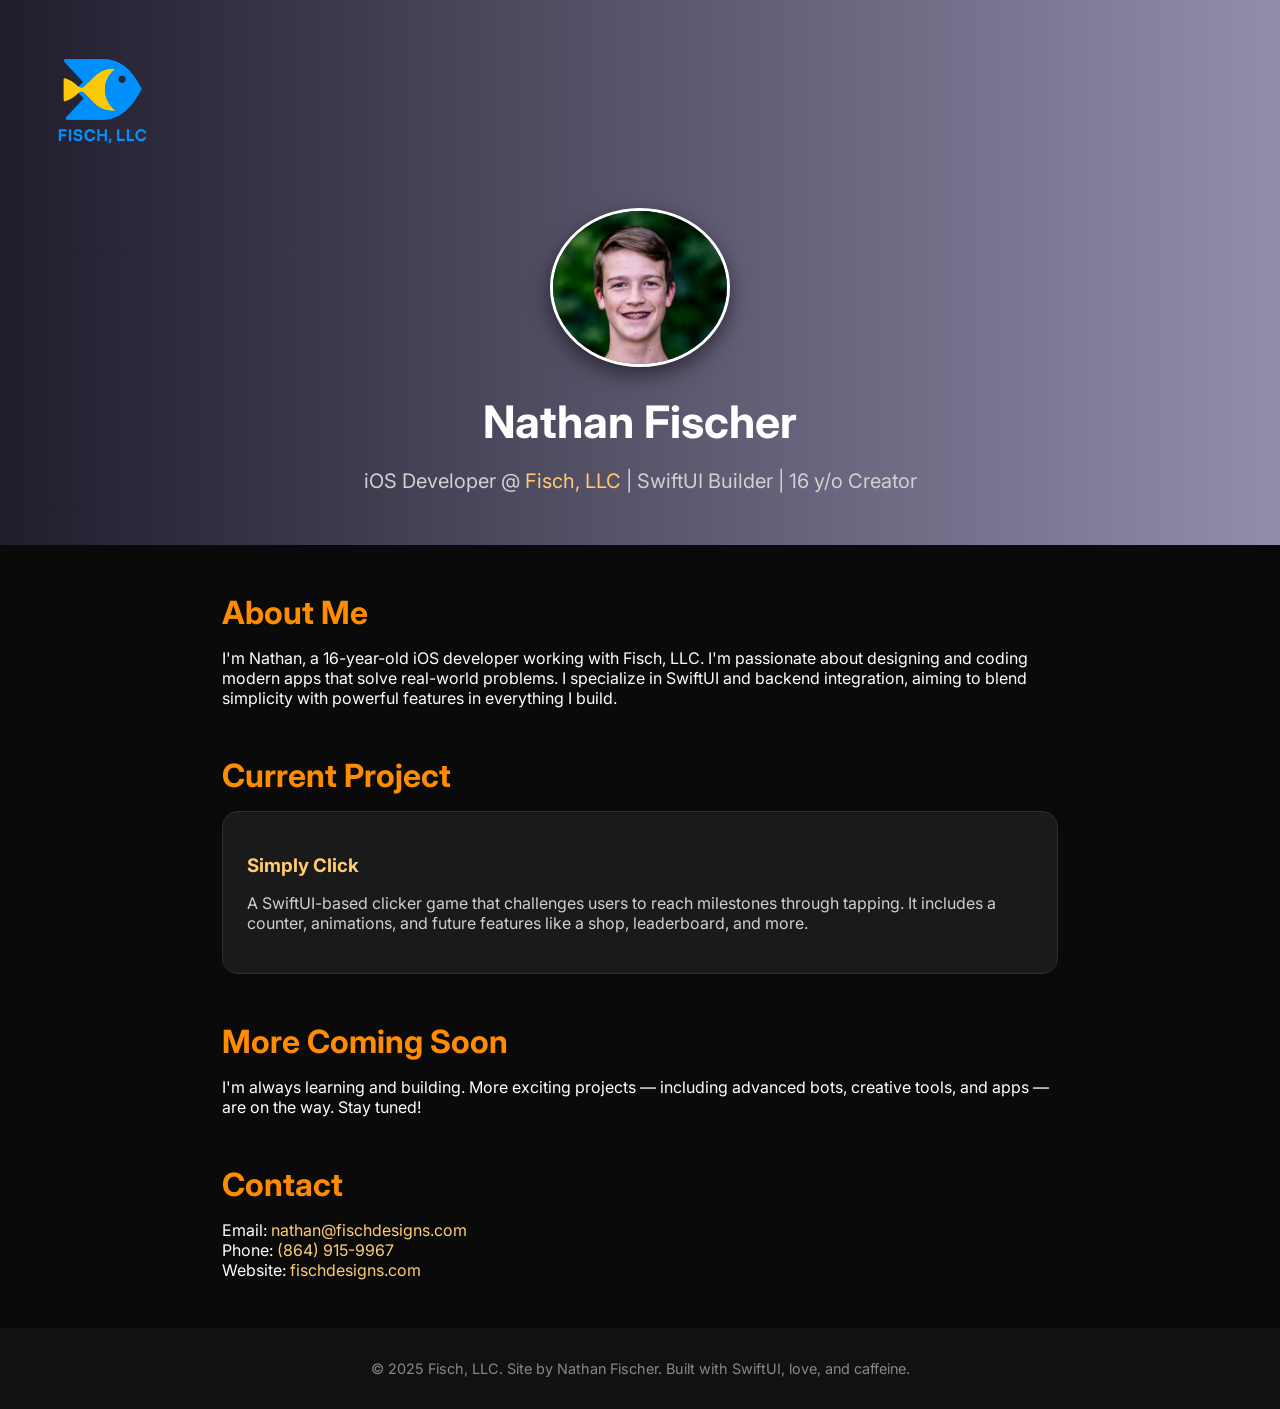
==== index.html @ 6b661e6d "Add files via upload" ====
<!DOCTYPE html>
<html lang="en">
<head>
  <meta charset="UTF-8" />
  <meta name="viewport" content="width=device-width, initial-scale=1.0" />
  <title>Fisch, LLC | Nathan Fischer</title>
  <link href="https://fonts.googleapis.com/css2?family=Inter:wght@400;600;700&display=swap" rel="stylesheet">
  <style>
    * { box-sizing: border-box; }
    body {
      margin: 0;
      font-family: 'Inter', sans-serif;
      background-color: #0a0a0a;
      color: #ffffff;
    }
    header {
      display: flex;
      align-items: center;
      justify-content: space-between;
      padding: 2rem;
      background: linear-gradient(to right, #1f1c2c, #928dab);
      flex-wrap: wrap;
    }
    .logo-container {
      display: flex;
      align-items: center;
    }
    .logo-container img {
      width: 140px;
      height: auto;
    }
    .profile-container {
      text-align: center;
      flex: 1 1 100%;
      margin-top: 2rem;
    }
    .profile-container img {
      width: 180px;
      height: auto;
      border-radius: 50%;
      box-shadow: 0 8px 20px rgba(0,0,0,0.5);
      border: 3px solid #ffffff;
    }
    h1 {
      margin: 1.5rem 0 0.5rem;
      font-size: 2.8rem;
    }
    p.tagline {
      font-size: 1.25rem;
      color: #d1d1d1;
    }
    section {
      max-width: 900px;
      margin: 3rem auto;
      padding: 0 2rem;
    }
    h2 {
      font-size: 2rem;
      margin-bottom: 1rem;
      color: #ff8c00;
    }
    .projects {
      display: grid;
      grid-template-columns: repeat(auto-fit, minmax(280px, 1fr));
      gap: 2rem;
    }
    .project {
      background: #1a1a1a;
      padding: 1.5rem;
      border-radius: 1rem;
      border: 1px solid #2e2e2e;
      transition: transform 0.3s ease;
    }
    .project:hover {
      transform: translateY(-5px);
    }
    .project h3 {
      color: #ffcc70;
      margin-bottom: 0.5rem;
    }
    .project p {
      color: #cfcfcf;
    }
    .footer {
      text-align: center;
      padding: 2rem;
      font-size: 0.9rem;
      color: #888;
      background: #111;
    }
    a {
      color: #ffcc70;
      text-decoration: none;
    }
    a:hover {
      text-decoration: underline;
    }
  </style>
</head>
<body>
  <header>
    <div class="logo-container">
      <a href="https://fischdesigns.com"><img src="logo.png" alt="Fisch, LLC Logo"></a>
    </div>
    <div class="profile-container">
      <img src="profile.jpg" alt="Nathan's Profile Picture">
      <h1>Nathan Fischer</h1>
      <p class="tagline">iOS Developer @ <a href="https://fischdesigns.com">Fisch, LLC</a> | SwiftUI Builder | 16 y/o Creator</p>
    </div>
  </header>

  <section>
    <h2>About Me</h2>
    <p>
      I'm Nathan, a 16-year-old iOS developer working with Fisch, LLC. I'm passionate about designing and coding modern apps that solve real-world problems. I specialize in SwiftUI and backend integration, aiming to blend simplicity with powerful features in everything I build.
    </p>
  </section>

  <section>
    <h2>Current Project</h2>
    <div class="projects">
      <div class="project">
        <h3>Simply Click</h3>
        <p>A SwiftUI-based clicker game that challenges users to reach milestones through tapping. It includes a counter, animations, and future features like a shop, leaderboard, and more.</p>
      </div>
    </div>
  </section>

  <section>
    <h2>More Coming Soon</h2>
    <p>
      I'm always learning and building. More exciting projects — including advanced bots, creative tools, and apps — are on the way. Stay tuned!
    </p>
  </section>

  <section>
    <h2>Contact</h2>
    <p>Email: <a href="mailto:nathan@fischdesigns.com">nathan@fischdesigns.com</a><br>
       Phone: <a href="tel:8649159967">(864) 915-9967</a><br>
       Website: <a href="https://fischdesigns.com">fischdesigns.com</a>
    </p>
  </section>

  <footer class="footer">
    &copy; 2025 Fisch, LLC. Site by Nathan Fischer. Built with SwiftUI, love, and caffeine.
  </footer>
</body>
</html>
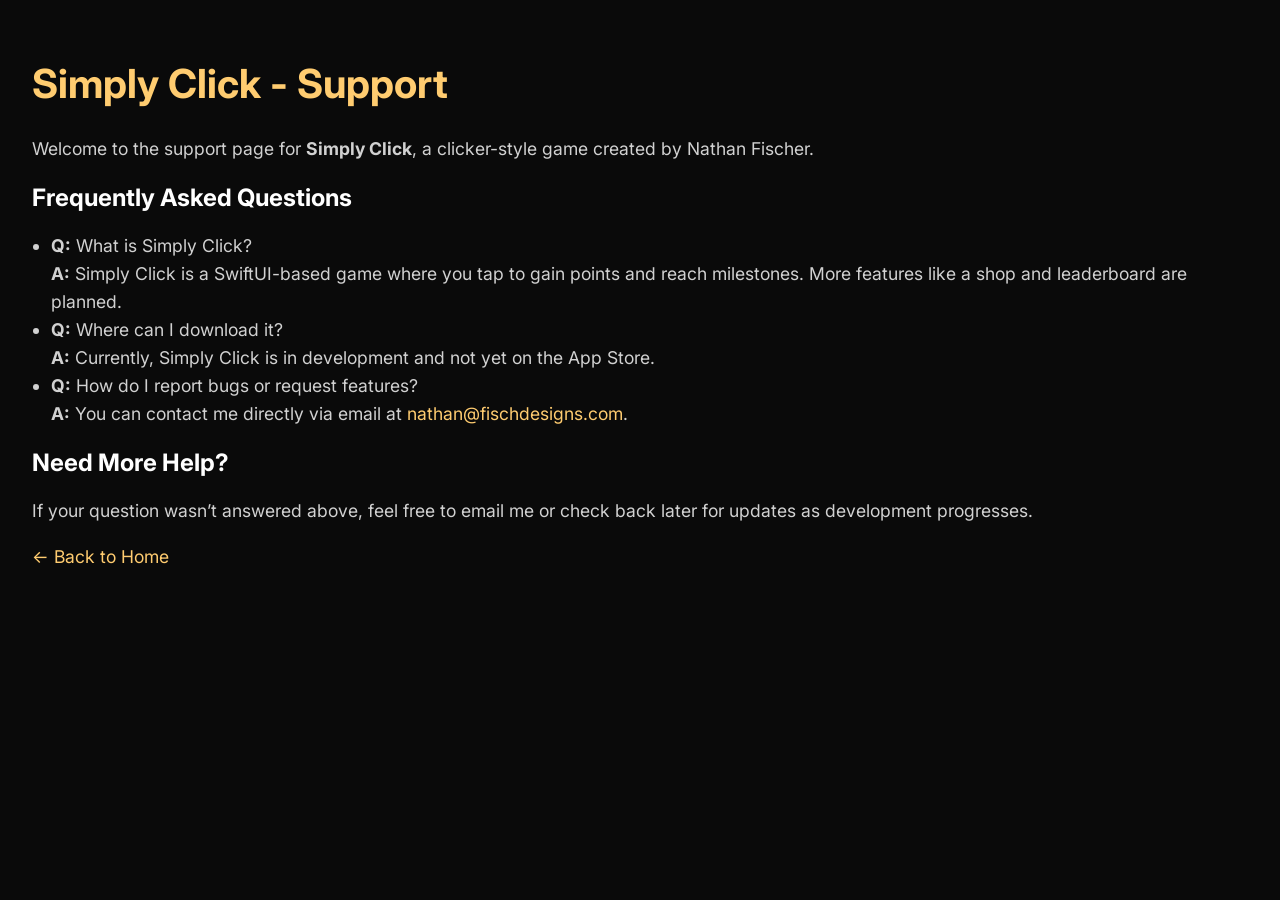
==== commit 9d28cb2b: "Add files via upload" ====
--- a/index.html
+++ b/index.html
@@ -3,91 +3,28 @@
 <html lang="en">
 <head>
   <meta charset="UTF-8" />
-  <meta name="viewport" content="width=device-width, initial-scale=1.0" />
-  <title>Fisch, LLC | Nathan Fischer</title>
+  <meta name="viewport" content="width=device-width, initial-scale=1.0"/>
+  <title>Simply Click - Support</title>
   <link href="https://fonts.googleapis.com/css2?family=Inter:wght@400;600;700&display=swap" rel="stylesheet">
   <style>
-    * { box-sizing: border-box; }
     body {
       margin: 0;
       font-family: 'Inter', sans-serif;
       background-color: #0a0a0a;
       color: #ffffff;
-    }
-    header {
-      display: flex;
-      align-items: center;
-      justify-content: space-between;
       padding: 2rem;
-      background: linear-gradient(to right, #1f1c2c, #928dab);
-      flex-wrap: wrap;
-    }
-    .logo-container {
-      display: flex;
-      align-items: center;
-    }
-    .logo-container img {
-      width: 140px;
-      height: auto;
-    }
-    .profile-container {
-      text-align: center;
-      flex: 1 1 100%;
-      margin-top: 2rem;
-    }
-    .profile-container img {
-      width: 180px;
-      height: auto;
-      border-radius: 50%;
-      box-shadow: 0 8px 20px rgba(0,0,0,0.5);
-      border: 3px solid #ffffff;
     }
     h1 {
-      margin: 1.5rem 0 0.5rem;
-      font-size: 2.8rem;
+      color: #ffcc70;
+      font-size: 2.5rem;
     }
-    p.tagline {
-      font-size: 1.25rem;
+    p, li {
+      font-size: 1.1rem;
+      line-height: 1.6;
       color: #d1d1d1;
     }
-    section {
-      max-width: 900px;
-      margin: 3rem auto;
-      padding: 0 2rem;
-    }
-    h2 {
-      font-size: 2rem;
-      margin-bottom: 1rem;
-      color: #ff8c00;
-    }
-    .projects {
-      display: grid;
-      grid-template-columns: repeat(auto-fit, minmax(280px, 1fr));
-      gap: 2rem;
-    }
-    .project {
-      background: #1a1a1a;
-      padding: 1.5rem;
-      border-radius: 1rem;
-      border: 1px solid #2e2e2e;
-      transition: transform 0.3s ease;
-    }
-    .project:hover {
-      transform: translateY(-5px);
-    }
-    .project h3 {
-      color: #ffcc70;
-      margin-bottom: 0.5rem;
-    }
-    .project p {
-      color: #cfcfcf;
-    }
-    .footer {
-      text-align: center;
-      padding: 2rem;
-      font-size: 0.9rem;
-      color: #888;
-      background: #111;
+    ul {
+      padding-left: 1.2rem;
     }
     a {
       color: #ffcc70;
@@ -99,51 +36,19 @@
   </style>
 </head>
 <body>
-  <header>
-    <div class="logo-container">
-      <a href="https://fischdesigns.com"><img src="logo.png" alt="Fisch, LLC Logo"></a>
-    </div>
-    <div class="profile-container">
-      <img src="profile.jpg" alt="Nathan's Profile Picture">
-      <h1>Nathan Fischer</h1>
-      <p class="tagline">iOS Developer @ <a href="https://fischdesigns.com">Fisch, LLC</a> | SwiftUI Builder | 16 y/o Creator</p>
-    </div>
-  </header>
+  <h1>Simply Click - Support</h1>
+  <p>Welcome to the support page for <strong>Simply Click</strong>, a clicker-style game created by Nathan Fischer.</p>
 
-  <section>
-    <h2>About Me</h2>
-    <p>
-      I'm Nathan, a 16-year-old iOS developer working with Fisch, LLC. I'm passionate about designing and coding modern apps that solve real-world problems. I specialize in SwiftUI and backend integration, aiming to blend simplicity with powerful features in everything I build.
-    </p>
-  </section>
+  <h2>Frequently Asked Questions</h2>
+  <ul>
+    <li><strong>Q:</strong> What is Simply Click?<br><strong>A:</strong> Simply Click is a SwiftUI-based game where you tap to gain points and reach milestones. More features like a shop and leaderboard are planned.</li>
+    <li><strong>Q:</strong> Where can I download it?<br><strong>A:</strong> Currently, Simply Click is in development and not yet on the App Store.</li>
+    <li><strong>Q:</strong> How do I report bugs or request features?<br><strong>A:</strong> You can contact me directly via email at <a href="mailto:nathan@fischdesigns.com">nathan@fischdesigns.com</a>.</li>
+  </ul>
 
-  <section>
-    <h2>Current Project</h2>
-    <div class="projects">
-      <div class="project">
-        <h3>Simply Click</h3>
-        <p>A SwiftUI-based clicker game that challenges users to reach milestones through tapping. It includes a counter, animations, and future features like a shop, leaderboard, and more.</p>
-      </div>
-    </div>
-  </section>
+  <h2>Need More Help?</h2>
+  <p>If your question wasn’t answered above, feel free to email me or check back later for updates as development progresses.</p>
 
-  <section>
-    <h2>More Coming Soon</h2>
-    <p>
-      I'm always learning and building. More exciting projects — including advanced bots, creative tools, and apps — are on the way. Stay tuned!
-    </p>
-  </section>
-
-  <section>
-    <h2>Contact</h2>
-    <p>Email: <a href="mailto:nathan@fischdesigns.com">nathan@fischdesigns.com</a><br>
-       Phone: <a href="tel:8649159967">(864) 915-9967</a><br>
-       Website: <a href="https://fischdesigns.com">fischdesigns.com</a>
-    </p>
-  </section>
-
-  <footer class="footer">
-    &copy; 2025 Fisch, LLC. Site by Nathan Fischer. Built with SwiftUI, love, and caffeine.
-  </footer>
+  <p><a href="/">← Back to Home</a></p>
 </body>
 </html>
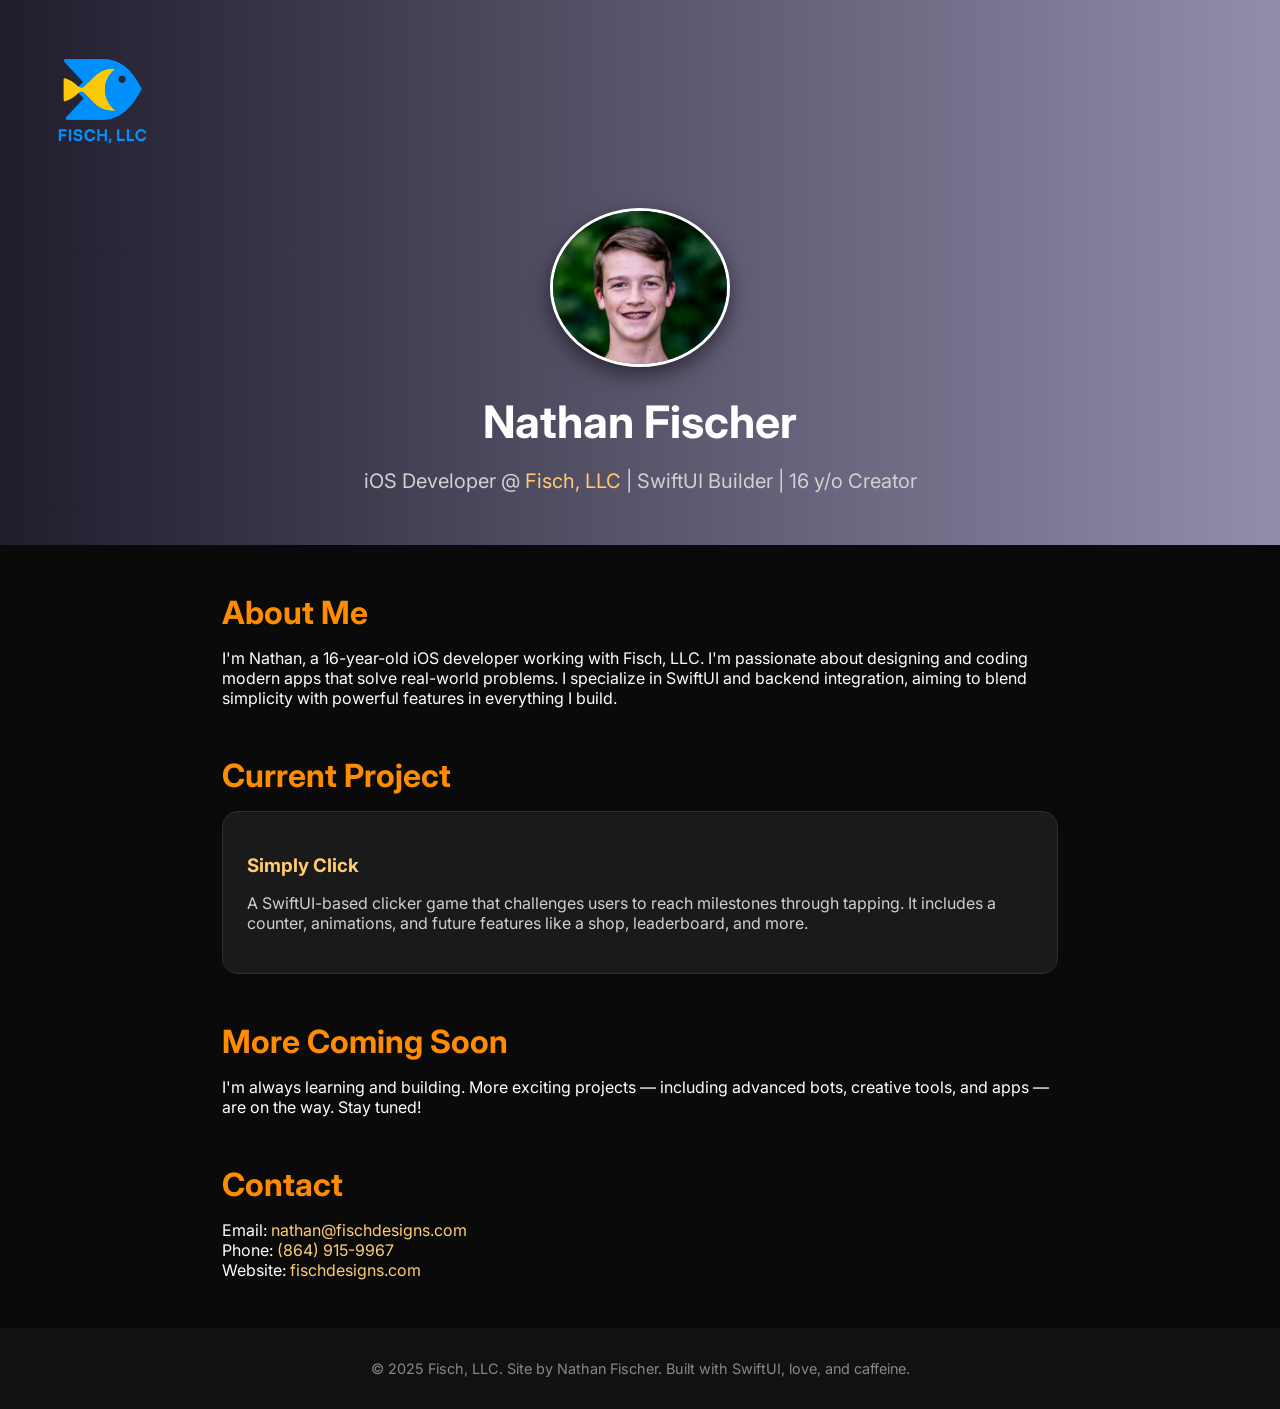
==== commit 5b33a8f9: "Add files via upload" ====
--- a/index.html
+++ b/index.html
@@ -3,28 +3,91 @@
 <html lang="en">
 <head>
   <meta charset="UTF-8" />
-  <meta name="viewport" content="width=device-width, initial-scale=1.0"/>
-  <title>Simply Click - Support</title>
+  <meta name="viewport" content="width=device-width, initial-scale=1.0" />
+  <title>Fisch, LLC | Nathan Fischer</title>
   <link href="https://fonts.googleapis.com/css2?family=Inter:wght@400;600;700&display=swap" rel="stylesheet">
   <style>
+    * { box-sizing: border-box; }
     body {
       margin: 0;
       font-family: 'Inter', sans-serif;
       background-color: #0a0a0a;
       color: #ffffff;
+    }
+    header {
+      display: flex;
+      align-items: center;
+      justify-content: space-between;
       padding: 2rem;
+      background: linear-gradient(to right, #1f1c2c, #928dab);
+      flex-wrap: wrap;
+    }
+    .logo-container {
+      display: flex;
+      align-items: center;
+    }
+    .logo-container img {
+      width: 140px;
+      height: auto;
+    }
+    .profile-container {
+      text-align: center;
+      flex: 1 1 100%;
+      margin-top: 2rem;
+    }
+    .profile-container img {
+      width: 180px;
+      height: auto;
+      border-radius: 50%;
+      box-shadow: 0 8px 20px rgba(0,0,0,0.5);
+      border: 3px solid #ffffff;
     }
     h1 {
-      color: #ffcc70;
-      font-size: 2.5rem;
+      margin: 1.5rem 0 0.5rem;
+      font-size: 2.8rem;
     }
-    p, li {
-      font-size: 1.1rem;
-      line-height: 1.6;
+    p.tagline {
+      font-size: 1.25rem;
       color: #d1d1d1;
     }
-    ul {
-      padding-left: 1.2rem;
+    section {
+      max-width: 900px;
+      margin: 3rem auto;
+      padding: 0 2rem;
+    }
+    h2 {
+      font-size: 2rem;
+      margin-bottom: 1rem;
+      color: #ff8c00;
+    }
+    .projects {
+      display: grid;
+      grid-template-columns: repeat(auto-fit, minmax(280px, 1fr));
+      gap: 2rem;
+    }
+    .project {
+      background: #1a1a1a;
+      padding: 1.5rem;
+      border-radius: 1rem;
+      border: 1px solid #2e2e2e;
+      transition: transform 0.3s ease;
+    }
+    .project:hover {
+      transform: translateY(-5px);
+    }
+    .project h3 {
+      color: #ffcc70;
+      margin-bottom: 0.5rem;
+    }
+    .project p {
+      color: #cfcfcf;
+    }
+    .footer {
+      text-align: center;
+      padding: 2rem;
+      font-size: 0.9rem;
+      color: #888;
+      background: #111;
     }
     a {
       color: #ffcc70;
@@ -36,19 +99,51 @@
   </style>
 </head>
 <body>
-  <h1>Simply Click - Support</h1>
-  <p>Welcome to the support page for <strong>Simply Click</strong>, a clicker-style game created by Nathan Fischer.</p>
+  <header>
+    <div class="logo-container">
+      <a href="https://fischdesigns.com"><img src="logo.png" alt="Fisch, LLC Logo"></a>
+    </div>
+    <div class="profile-container">
+      <img src="profile.jpg" alt="Nathan's Profile Picture">
+      <h1>Nathan Fischer</h1>
+      <p class="tagline">iOS Developer @ <a href="https://fischdesigns.com">Fisch, LLC</a> | SwiftUI Builder | 16 y/o Creator</p>
+    </div>
+  </header>
 
-  <h2>Frequently Asked Questions</h2>
-  <ul>
-    <li><strong>Q:</strong> What is Simply Click?<br><strong>A:</strong> Simply Click is a SwiftUI-based game where you tap to gain points and reach milestones. More features like a shop and leaderboard are planned.</li>
-    <li><strong>Q:</strong> Where can I download it?<br><strong>A:</strong> Currently, Simply Click is in development and not yet on the App Store.</li>
-    <li><strong>Q:</strong> How do I report bugs or request features?<br><strong>A:</strong> You can contact me directly via email at <a href="mailto:nathan@fischdesigns.com">nathan@fischdesigns.com</a>.</li>
-  </ul>
+  <section>
+    <h2>About Me</h2>
+    <p>
+      I'm Nathan, a 16-year-old iOS developer working with Fisch, LLC. I'm passionate about designing and coding modern apps that solve real-world problems. I specialize in SwiftUI and backend integration, aiming to blend simplicity with powerful features in everything I build.
+    </p>
+  </section>
 
-  <h2>Need More Help?</h2>
-  <p>If your question wasn’t answered above, feel free to email me or check back later for updates as development progresses.</p>
+  <section>
+    <h2>Current Project</h2>
+    <div class="projects">
+      <div class="project">
+        <h3>Simply Click</h3>
+        <p>A SwiftUI-based clicker game that challenges users to reach milestones through tapping. It includes a counter, animations, and future features like a shop, leaderboard, and more.</p>
+      </div>
+    </div>
+  </section>
 
-  <p><a href="/">← Back to Home</a></p>
+  <section>
+    <h2>More Coming Soon</h2>
+    <p>
+      I'm always learning and building. More exciting projects — including advanced bots, creative tools, and apps — are on the way. Stay tuned!
+    </p>
+  </section>
+
+  <section>
+    <h2>Contact</h2>
+    <p>Email: <a href="mailto:nathan@fischdesigns.com">nathan@fischdesigns.com</a><br>
+       Phone: <a href="tel:8649159967">(864) 915-9967</a><br>
+       Website: <a href="https://fischdesigns.com">fischdesigns.com</a>
+    </p>
+  </section>
+
+  <footer class="footer">
+    &copy; 2025 Fisch, LLC. Site by Nathan Fischer. Built with SwiftUI, love, and caffeine.
+  </footer>
 </body>
 </html>
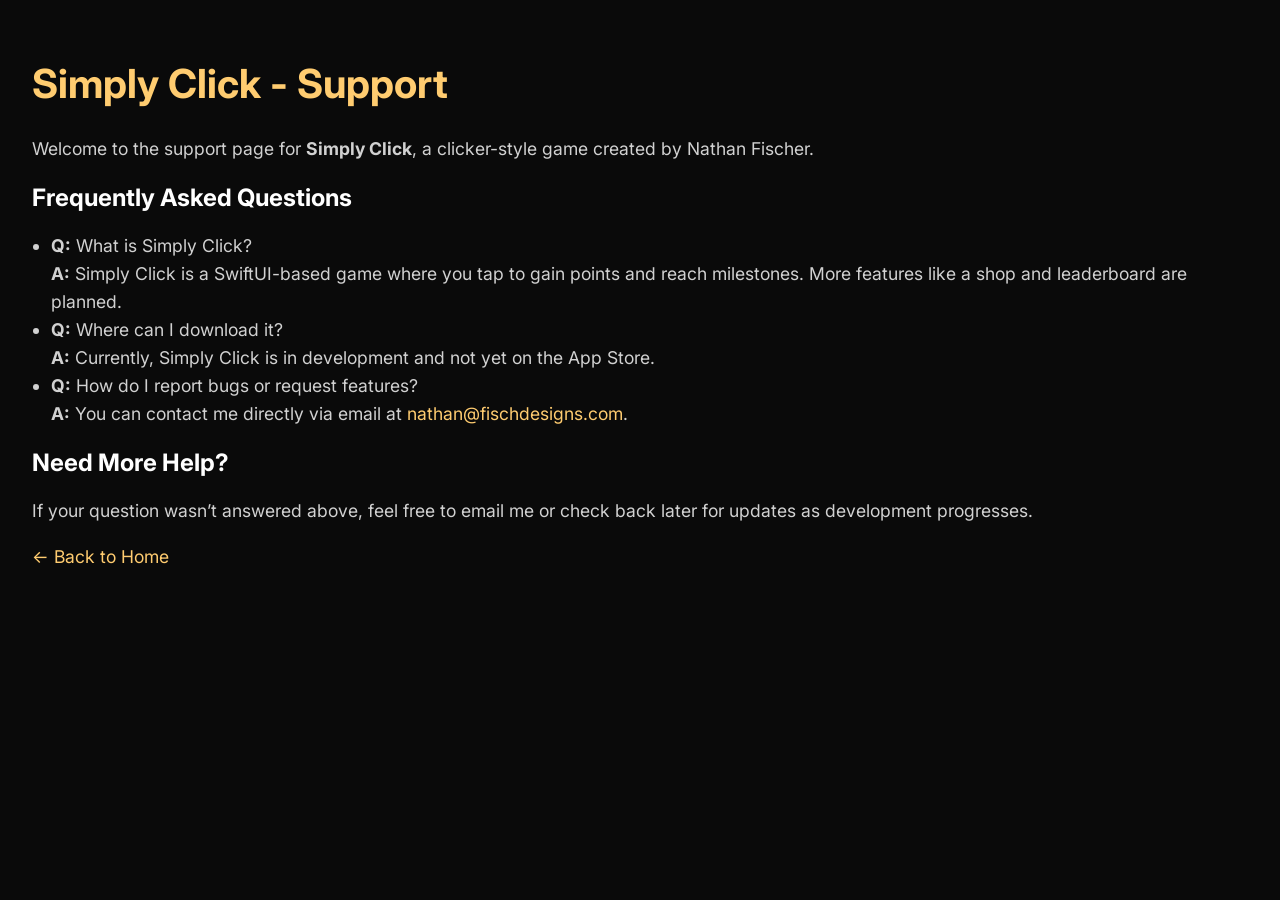
==== commit cdd5a83f: "Add files via upload" ====
--- a/index.html
+++ b/index.html
@@ -3,91 +3,28 @@
 <html lang="en">
 <head>
   <meta charset="UTF-8" />
-  <meta name="viewport" content="width=device-width, initial-scale=1.0" />
-  <title>Fisch, LLC | Nathan Fischer</title>
+  <meta name="viewport" content="width=device-width, initial-scale=1.0"/>
+  <title>Simply Click - Support</title>
   <link href="https://fonts.googleapis.com/css2?family=Inter:wght@400;600;700&display=swap" rel="stylesheet">
   <style>
-    * { box-sizing: border-box; }
     body {
       margin: 0;
       font-family: 'Inter', sans-serif;
       background-color: #0a0a0a;
       color: #ffffff;
-    }
-    header {
-      display: flex;
-      align-items: center;
-      justify-content: space-between;
       padding: 2rem;
-      background: linear-gradient(to right, #1f1c2c, #928dab);
-      flex-wrap: wrap;
-    }
-    .logo-container {
-      display: flex;
-      align-items: center;
-    }
-    .logo-container img {
-      width: 140px;
-      height: auto;
-    }
-    .profile-container {
-      text-align: center;
-      flex: 1 1 100%;
-      margin-top: 2rem;
-    }
-    .profile-container img {
-      width: 180px;
-      height: auto;
-      border-radius: 50%;
-      box-shadow: 0 8px 20px rgba(0,0,0,0.5);
-      border: 3px solid #ffffff;
     }
     h1 {
-      margin: 1.5rem 0 0.5rem;
-      font-size: 2.8rem;
+      color: #ffcc70;
+      font-size: 2.5rem;
     }
-    p.tagline {
-      font-size: 1.25rem;
+    p, li {
+      font-size: 1.1rem;
+      line-height: 1.6;
       color: #d1d1d1;
     }
-    section {
-      max-width: 900px;
-      margin: 3rem auto;
-      padding: 0 2rem;
-    }
-    h2 {
-      font-size: 2rem;
-      margin-bottom: 1rem;
-      color: #ff8c00;
-    }
-    .projects {
-      display: grid;
-      grid-template-columns: repeat(auto-fit, minmax(280px, 1fr));
-      gap: 2rem;
-    }
-    .project {
-      background: #1a1a1a;
-      padding: 1.5rem;
-      border-radius: 1rem;
-      border: 1px solid #2e2e2e;
-      transition: transform 0.3s ease;
-    }
-    .project:hover {
-      transform: translateY(-5px);
-    }
-    .project h3 {
-      color: #ffcc70;
-      margin-bottom: 0.5rem;
-    }
-    .project p {
-      color: #cfcfcf;
-    }
-    .footer {
-      text-align: center;
-      padding: 2rem;
-      font-size: 0.9rem;
-      color: #888;
-      background: #111;
+    ul {
+      padding-left: 1.2rem;
     }
     a {
       color: #ffcc70;
@@ -99,51 +36,19 @@
   </style>
 </head>
 <body>
-  <header>
-    <div class="logo-container">
-      <a href="https://fischdesigns.com"><img src="logo.png" alt="Fisch, LLC Logo"></a>
-    </div>
-    <div class="profile-container">
-      <img src="profile.jpg" alt="Nathan's Profile Picture">
-      <h1>Nathan Fischer</h1>
-      <p class="tagline">iOS Developer @ <a href="https://fischdesigns.com">Fisch, LLC</a> | SwiftUI Builder | 16 y/o Creator</p>
-    </div>
-  </header>
+  <h1>Simply Click - Support</h1>
+  <p>Welcome to the support page for <strong>Simply Click</strong>, a clicker-style game created by Nathan Fischer.</p>
 
-  <section>
-    <h2>About Me</h2>
-    <p>
-      I'm Nathan, a 16-year-old iOS developer working with Fisch, LLC. I'm passionate about designing and coding modern apps that solve real-world problems. I specialize in SwiftUI and backend integration, aiming to blend simplicity with powerful features in everything I build.
-    </p>
-  </section>
+  <h2>Frequently Asked Questions</h2>
+  <ul>
+    <li><strong>Q:</strong> What is Simply Click?<br><strong>A:</strong> Simply Click is a SwiftUI-based game where you tap to gain points and reach milestones. More features like a shop and leaderboard are planned.</li>
+    <li><strong>Q:</strong> Where can I download it?<br><strong>A:</strong> Currently, Simply Click is in development and not yet on the App Store.</li>
+    <li><strong>Q:</strong> How do I report bugs or request features?<br><strong>A:</strong> You can contact me directly via email at <a href="mailto:nathan@fischdesigns.com">nathan@fischdesigns.com</a>.</li>
+  </ul>
 
-  <section>
-    <h2>Current Project</h2>
-    <div class="projects">
-      <div class="project">
-        <h3>Simply Click</h3>
-        <p>A SwiftUI-based clicker game that challenges users to reach milestones through tapping. It includes a counter, animations, and future features like a shop, leaderboard, and more.</p>
-      </div>
-    </div>
-  </section>
+  <h2>Need More Help?</h2>
+  <p>If your question wasn’t answered above, feel free to email me or check back later for updates as development progresses.</p>
 
-  <section>
-    <h2>More Coming Soon</h2>
-    <p>
-      I'm always learning and building. More exciting projects — including advanced bots, creative tools, and apps — are on the way. Stay tuned!
-    </p>
-  </section>
-
-  <section>
-    <h2>Contact</h2>
-    <p>Email: <a href="mailto:nathan@fischdesigns.com">nathan@fischdesigns.com</a><br>
-       Phone: <a href="tel:8649159967">(864) 915-9967</a><br>
-       Website: <a href="https://fischdesigns.com">fischdesigns.com</a>
-    </p>
-  </section>
-
-  <footer class="footer">
-    &copy; 2025 Fisch, LLC. Site by Nathan Fischer. Built with SwiftUI, love, and caffeine.
-  </footer>
+  <p><a href="/">← Back to Home</a></p>
 </body>
 </html>
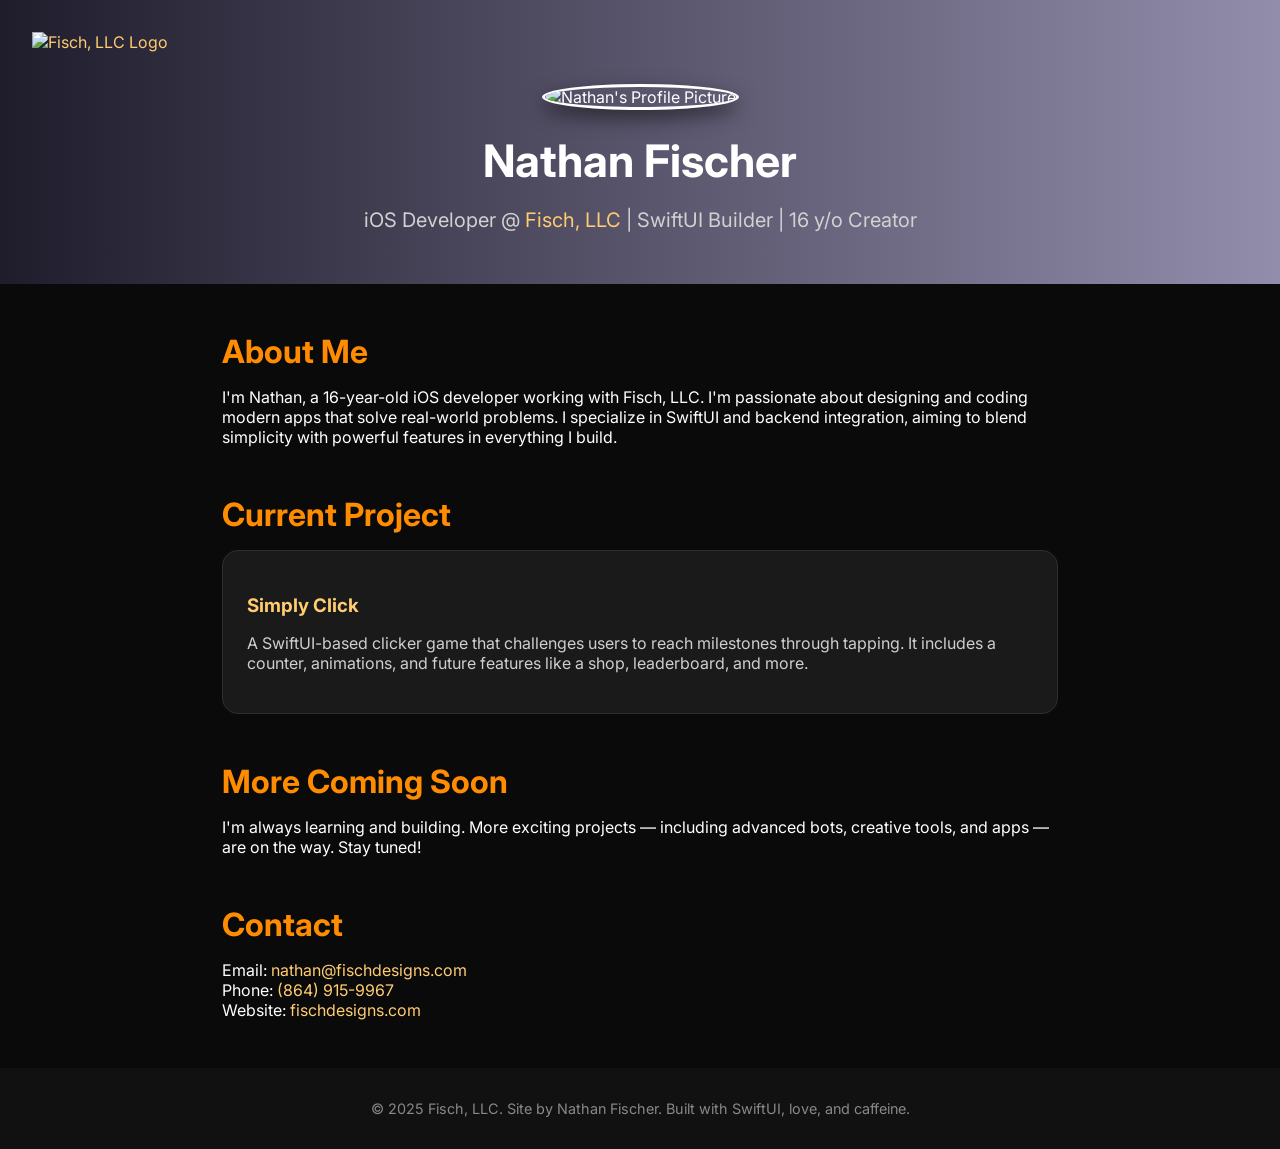
==== commit 8aae9c26: "Add files via upload" ====
--- a/index.html
+++ b/index.html
@@ -3,28 +3,91 @@
 <html lang="en">
 <head>
   <meta charset="UTF-8" />
-  <meta name="viewport" content="width=device-width, initial-scale=1.0"/>
-  <title>Simply Click - Support</title>
+  <meta name="viewport" content="width=device-width, initial-scale=1.0" />
+  <title>Fisch, LLC | Nathan Fischer</title>
   <link href="https://fonts.googleapis.com/css2?family=Inter:wght@400;600;700&display=swap" rel="stylesheet">
   <style>
+    * { box-sizing: border-box; }
     body {
       margin: 0;
       font-family: 'Inter', sans-serif;
       background-color: #0a0a0a;
       color: #ffffff;
+    }
+    header {
+      display: flex;
+      align-items: center;
+      justify-content: space-between;
       padding: 2rem;
+      background: linear-gradient(to right, #1f1c2c, #928dab);
+      flex-wrap: wrap;
+    }
+    .logo-container {
+      display: flex;
+      align-items: center;
+    }
+    .logo-container img {
+      width: 140px;
+      height: auto;
+    }
+    .profile-container {
+      text-align: center;
+      flex: 1 1 100%;
+      margin-top: 2rem;
+    }
+    .profile-container img {
+      width: 180px;
+      height: auto;
+      border-radius: 50%;
+      box-shadow: 0 8px 20px rgba(0,0,0,0.5);
+      border: 3px solid #ffffff;
     }
     h1 {
-      color: #ffcc70;
-      font-size: 2.5rem;
+      margin: 1.5rem 0 0.5rem;
+      font-size: 2.8rem;
     }
-    p, li {
-      font-size: 1.1rem;
-      line-height: 1.6;
+    p.tagline {
+      font-size: 1.25rem;
       color: #d1d1d1;
     }
-    ul {
-      padding-left: 1.2rem;
+    section {
+      max-width: 900px;
+      margin: 3rem auto;
+      padding: 0 2rem;
+    }
+    h2 {
+      font-size: 2rem;
+      margin-bottom: 1rem;
+      color: #ff8c00;
+    }
+    .projects {
+      display: grid;
+      grid-template-columns: repeat(auto-fit, minmax(280px, 1fr));
+      gap: 2rem;
+    }
+    .project {
+      background: #1a1a1a;
+      padding: 1.5rem;
+      border-radius: 1rem;
+      border: 1px solid #2e2e2e;
+      transition: transform 0.3s ease;
+    }
+    .project:hover {
+      transform: translateY(-5px);
+    }
+    .project h3 {
+      color: #ffcc70;
+      margin-bottom: 0.5rem;
+    }
+    .project p {
+      color: #cfcfcf;
+    }
+    .footer {
+      text-align: center;
+      padding: 2rem;
+      font-size: 0.9rem;
+      color: #888;
+      background: #111;
     }
     a {
       color: #ffcc70;
@@ -36,19 +99,51 @@
   </style>
 </head>
 <body>
-  <h1>Simply Click - Support</h1>
-  <p>Welcome to the support page for <strong>Simply Click</strong>, a clicker-style game created by Nathan Fischer.</p>
+  <header>
+    <div class="logo-container">
+      <a href="https://fischdesigns.com"><img src="logo.png" alt="Fisch, LLC Logo"></a>
+    </div>
+    <div class="profile-container">
+      <img src="profile.jpg" alt="Nathan's Profile Picture">
+      <h1>Nathan Fischer</h1>
+      <p class="tagline">iOS Developer @ <a href="https://fischdesigns.com">Fisch, LLC</a> | SwiftUI Builder | 16 y/o Creator</p>
+    </div>
+  </header>
 
-  <h2>Frequently Asked Questions</h2>
-  <ul>
-    <li><strong>Q:</strong> What is Simply Click?<br><strong>A:</strong> Simply Click is a SwiftUI-based game where you tap to gain points and reach milestones. More features like a shop and leaderboard are planned.</li>
-    <li><strong>Q:</strong> Where can I download it?<br><strong>A:</strong> Currently, Simply Click is in development and not yet on the App Store.</li>
-    <li><strong>Q:</strong> How do I report bugs or request features?<br><strong>A:</strong> You can contact me directly via email at <a href="mailto:nathan@fischdesigns.com">nathan@fischdesigns.com</a>.</li>
-  </ul>
+  <section>
+    <h2>About Me</h2>
+    <p>
+      I'm Nathan, a 16-year-old iOS developer working with Fisch, LLC. I'm passionate about designing and coding modern apps that solve real-world problems. I specialize in SwiftUI and backend integration, aiming to blend simplicity with powerful features in everything I build.
+    </p>
+  </section>
 
-  <h2>Need More Help?</h2>
-  <p>If your question wasn’t answered above, feel free to email me or check back later for updates as development progresses.</p>
+  <section>
+    <h2>Current Project</h2>
+    <div class="projects">
+      <div class="project">
+        <h3>Simply Click</h3>
+        <p>A SwiftUI-based clicker game that challenges users to reach milestones through tapping. It includes a counter, animations, and future features like a shop, leaderboard, and more.</p>
+      </div>
+    </div>
+  </section>
 
-  <p><a href="/">← Back to Home</a></p>
+  <section>
+    <h2>More Coming Soon</h2>
+    <p>
+      I'm always learning and building. More exciting projects — including advanced bots, creative tools, and apps — are on the way. Stay tuned!
+    </p>
+  </section>
+
+  <section>
+    <h2>Contact</h2>
+    <p>Email: <a href="mailto:nathan@fischdesigns.com">nathan@fischdesigns.com</a><br>
+       Phone: <a href="tel:8649159967">(864) 915-9967</a><br>
+       Website: <a href="https://fischdesigns.com">fischdesigns.com</a>
+    </p>
+  </section>
+
+  <footer class="footer">
+    &copy; 2025 Fisch, LLC. Site by Nathan Fischer. Built with SwiftUI, love, and caffeine.
+  </footer>
 </body>
 </html>
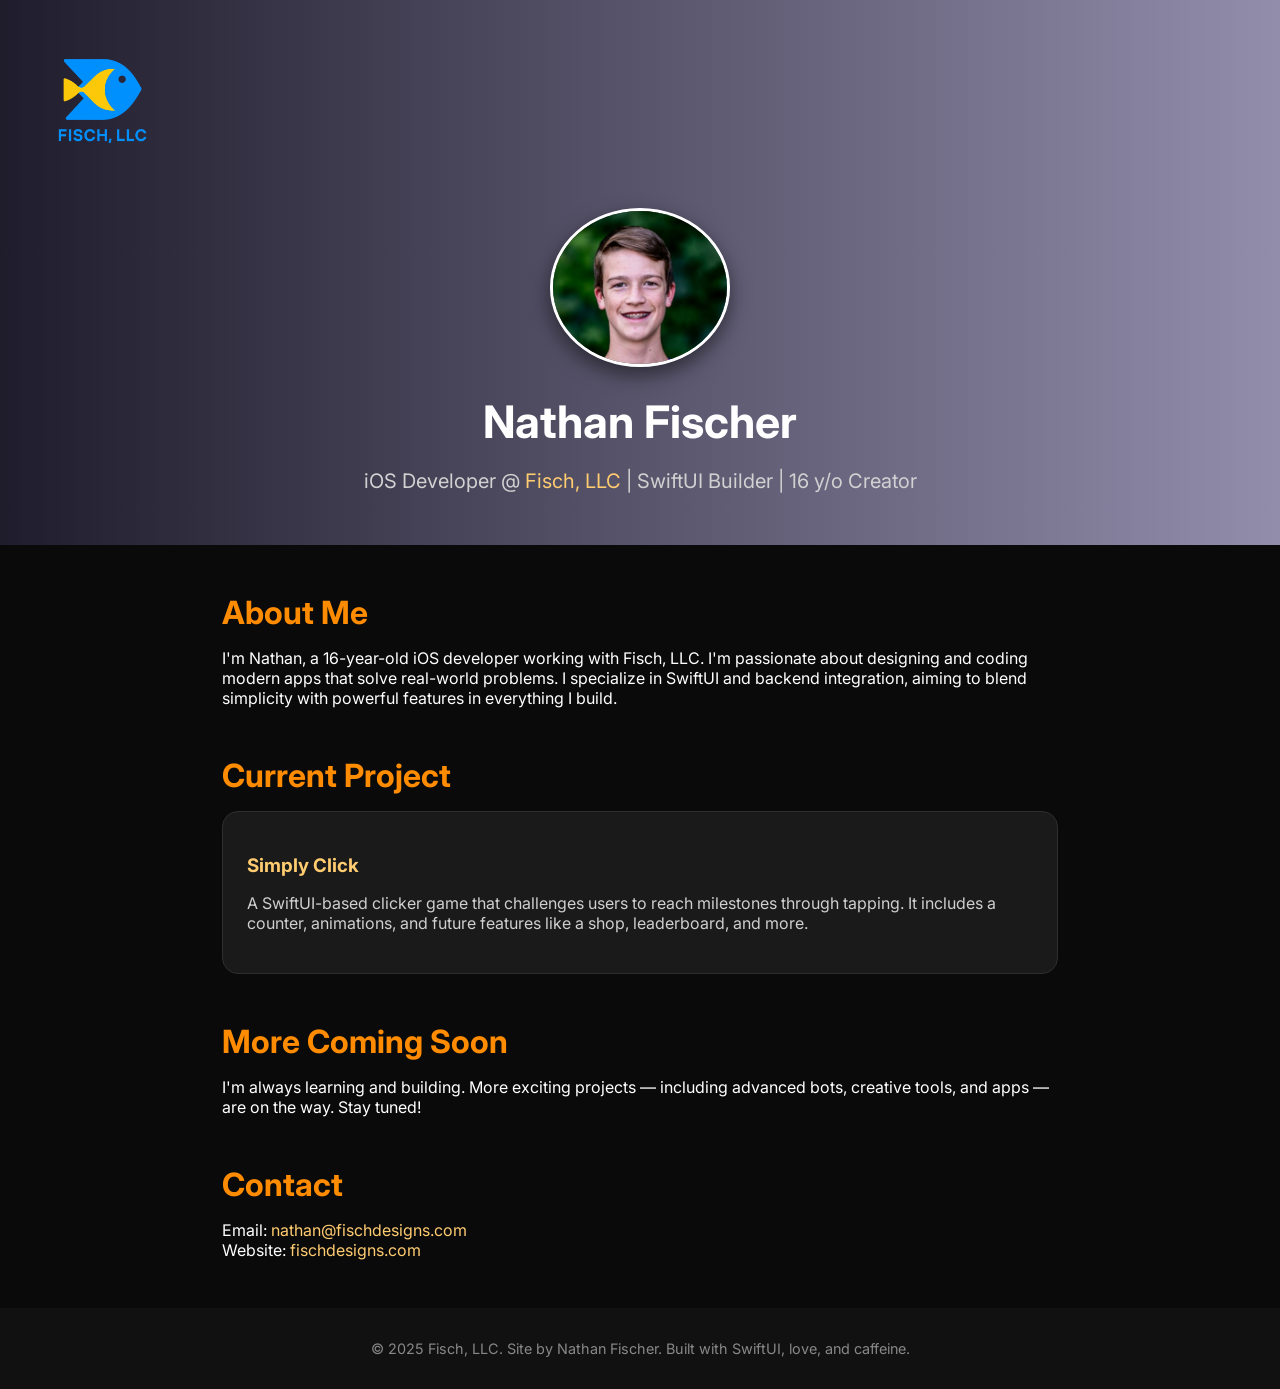
==== commit cc6dc016: "Update index.html" ====
--- a/index.html
+++ b/index.html
@@ -137,7 +137,6 @@
   <section>
     <h2>Contact</h2>
     <p>Email: <a href="mailto:nathan@fischdesigns.com">nathan@fischdesigns.com</a><br>
-       Phone: <a href="tel:8649159967">(864) 915-9967</a><br>
        Website: <a href="https://fischdesigns.com">fischdesigns.com</a>
     </p>
   </section>
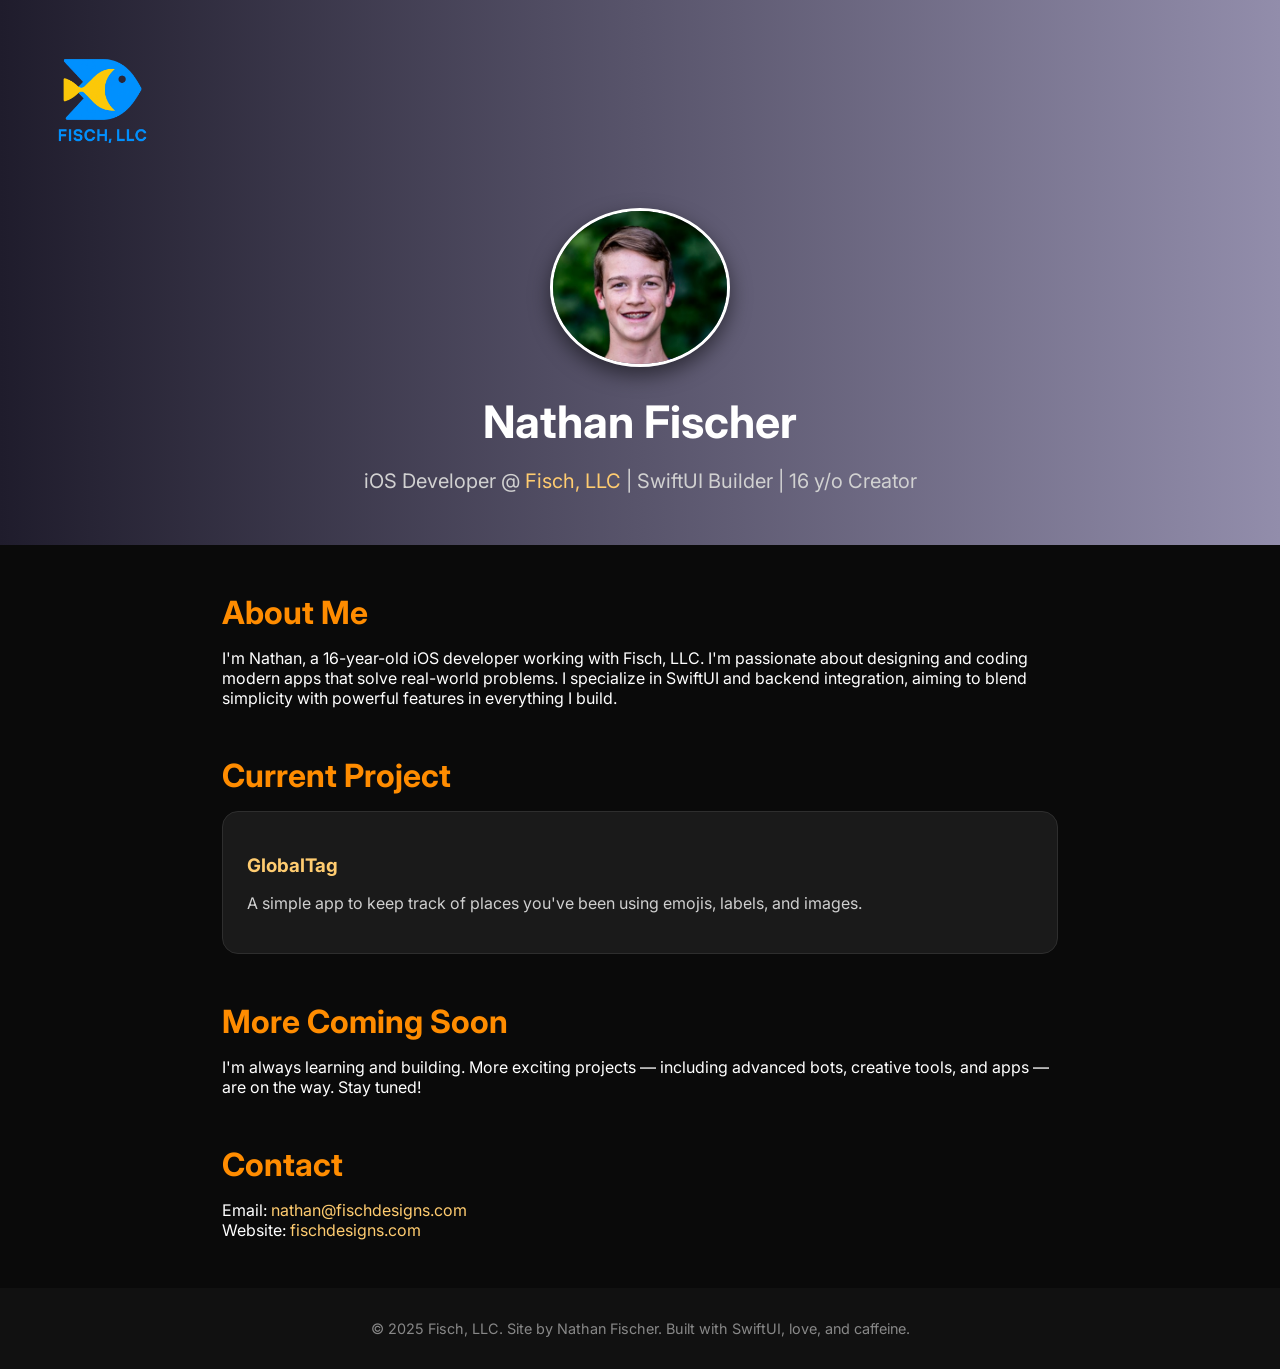
==== commit 912effb3: "Update index.html" ====
--- a/index.html
+++ b/index.html
@@ -121,8 +121,8 @@
     <h2>Current Project</h2>
     <div class="projects">
       <div class="project">
-        <h3>Simply Click</h3>
-        <p>A SwiftUI-based clicker game that challenges users to reach milestones through tapping. It includes a counter, animations, and future features like a shop, leaderboard, and more.</p>
+        <h3>GlobalTag</h3>
+        <p>A simple app to keep track of places you've been using emojis, labels, and images.</p>
       </div>
     </div>
   </section>
